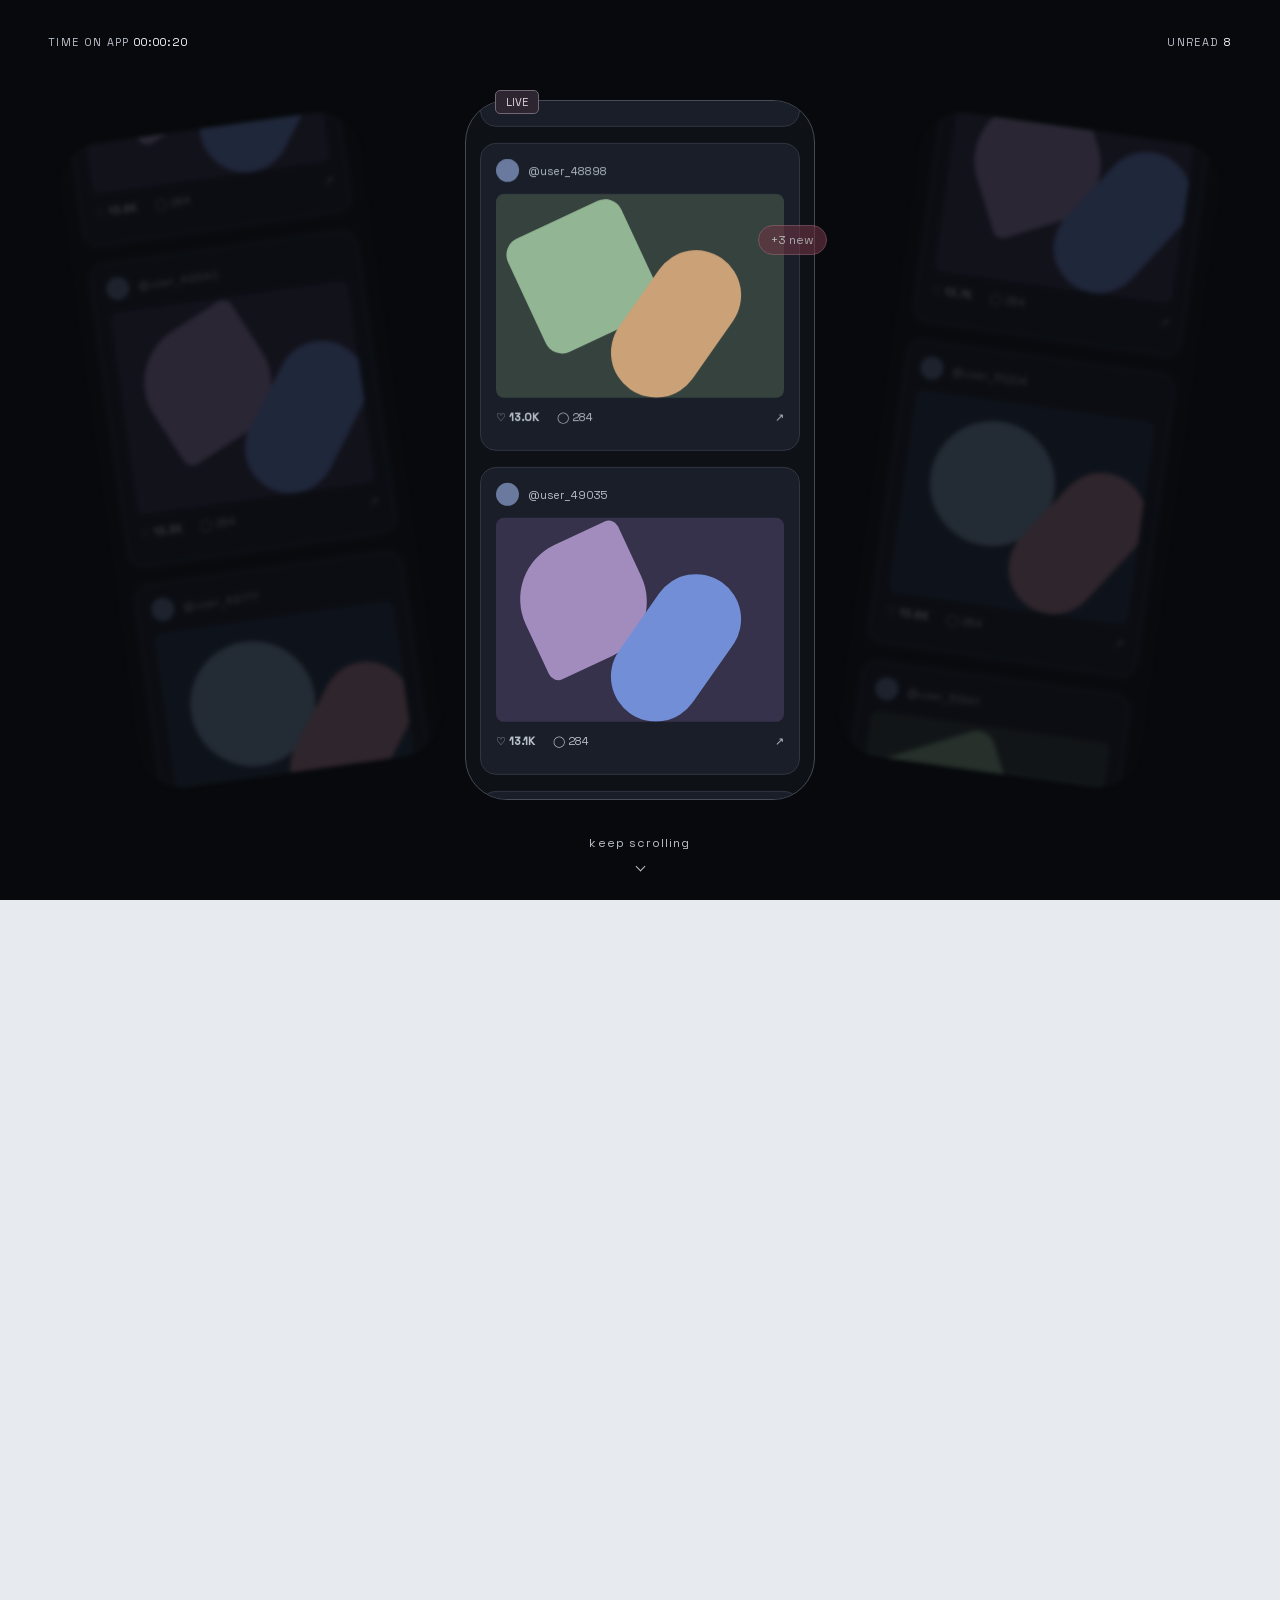
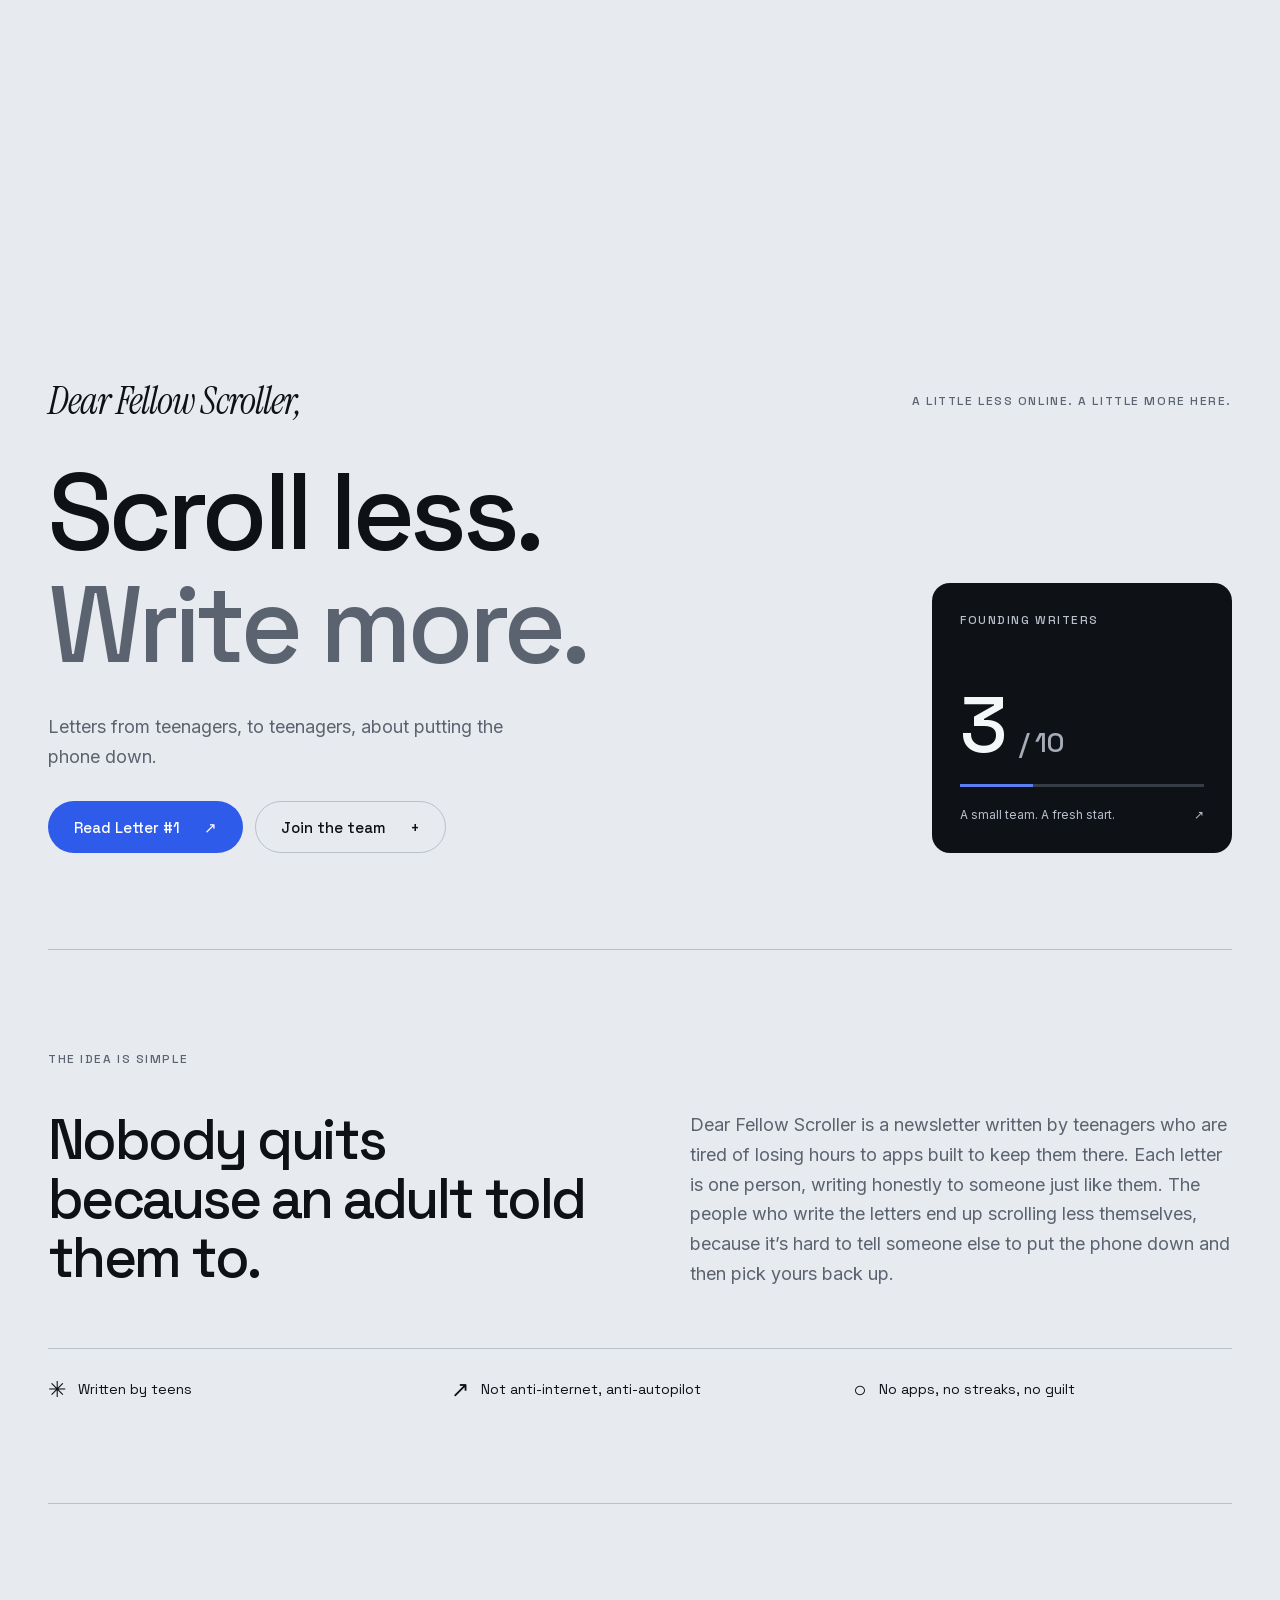
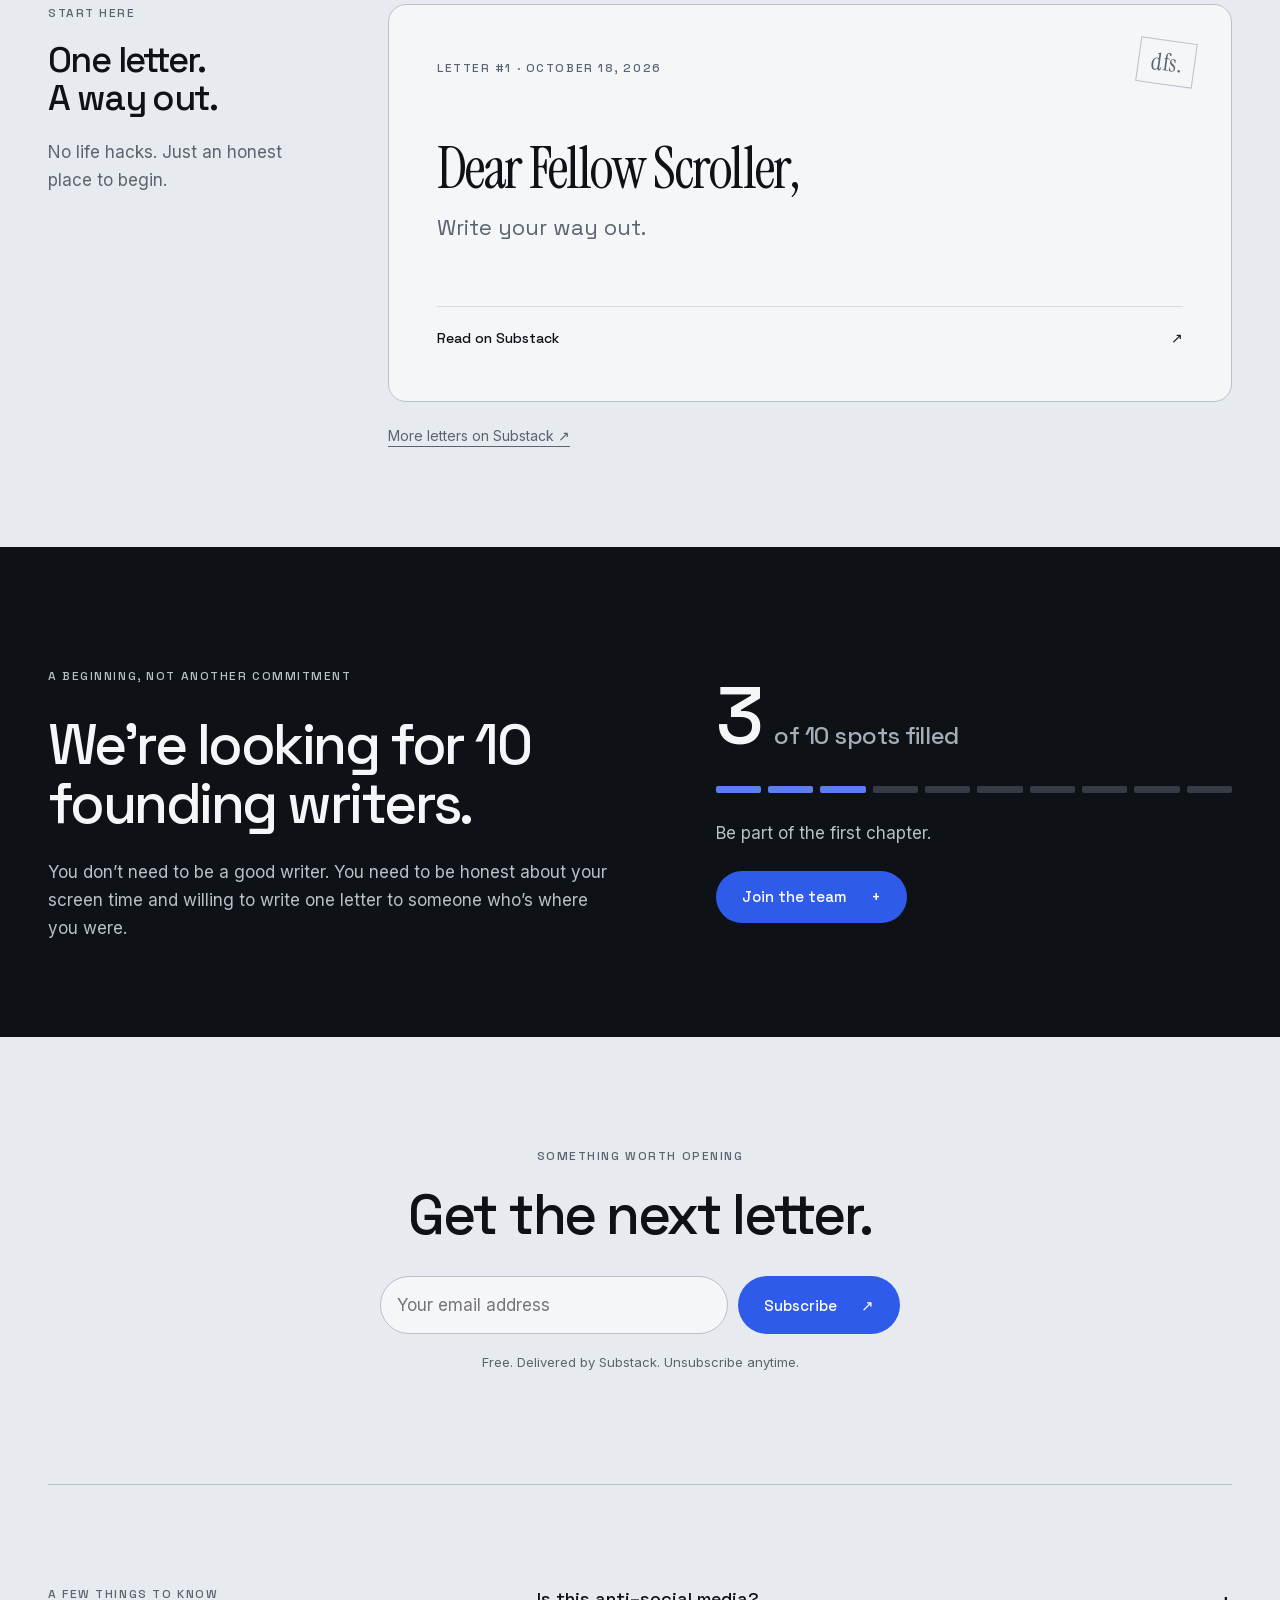
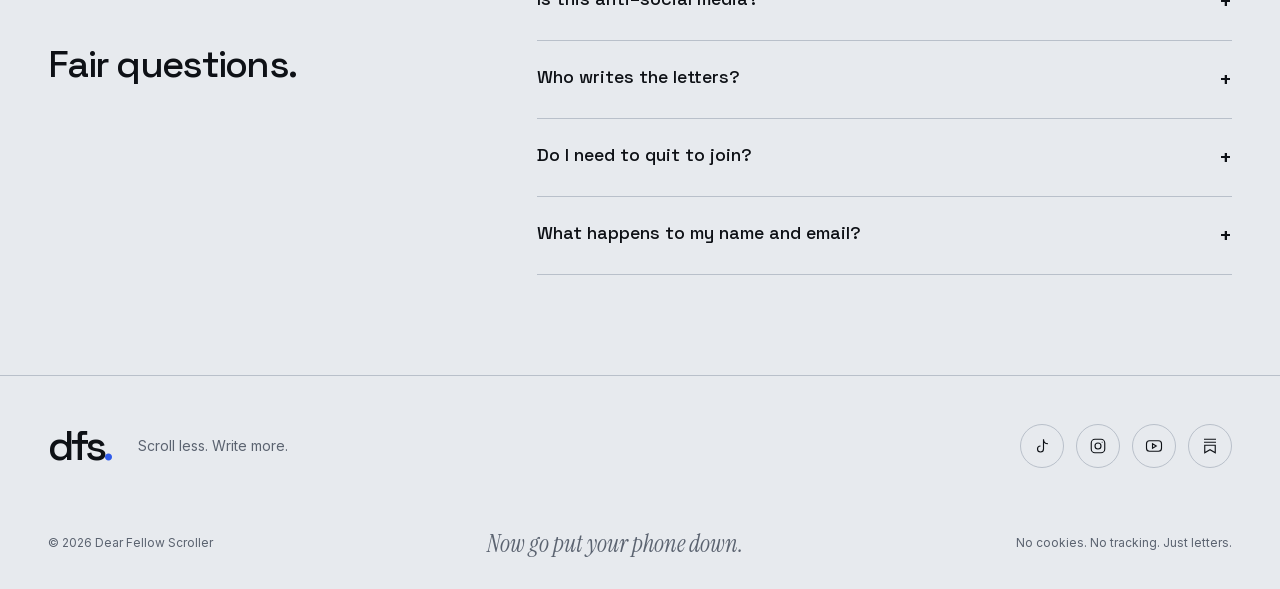
==== index.html @ 3236b7be "Build Dear Fellow Scroller static website" ====
<!doctype html>
<html lang="en"><head><meta charset="utf-8"><meta name="viewport" content="width=device-width,initial-scale=1"><meta name="theme-color" content="#E7EAEE"><title>Dear Fellow Scroller — Scroll less. Write more.</title><meta name="description" content="Letters from teenagers, to teenagers, about putting the phone down. A teen-written newsletter for anyone who wants to scroll less."><meta name="author" content="Dear Fellow Scroller"><link rel="canonical" href="https://example.com/"><meta property="og:title" content="Dear Fellow Scroller — Scroll less. Write more."><meta property="og:description" content="Letters from teenagers, to teenagers, about putting the phone down."><meta property="og:type" content="website"><meta property="og:image" content="https://example.com/assets/og.png"><meta name="twitter:card" content="summary_large_image"><meta name="twitter:image" content="https://example.com/assets/og.png"><link rel="icon" href="assets/favicon.svg" type="image/svg+xml"><link rel="icon" href="assets/favicon-32.png" sizes="32x32"><link rel="apple-touch-icon" href="assets/apple-touch-icon.png"><link rel="stylesheet" href="css/tokens.css"><link rel="stylesheet" href="css/base.css"><link rel="stylesheet" href="css/sections.css"><link rel="stylesheet" href="css/intro.css"><script type="application/ld+json">{"@context":"https://schema.org","@type":"Organization","name":"Dear Fellow Scroller","url":"https://example.com/","sameAs":["https://www.tiktok.com/@dearfellowscroller","https://www.instagram.com/dearfellowscroller/","https://www.youtube.com/@Dearfellowscroller","https://substack.com/@dearfellowscroller"]}</script></head>
<body><a class="skip" href="#hero">Skip intro</a>
<p class="sr-only">An animated feed slows down and becomes a letter.</p><section id="intro" aria-hidden="true"><div class="intro-stage"><div class="intro-light"></div><div class="feed-scene"><div class="phone phone-main"><div class="feed-track"></div></div><div class="phone ghost ghost-left"><div class="feed-track"></div></div><div class="phone ghost ghost-right"><div class="feed-track"></div></div></div><div class="intro-hud"><span>Time on app <strong data-elapsed>00:00:00</strong></span><span>Unread <strong data-unread>3</strong></span></div><span class="feed-badge">+3 new</span><span class="live-badge">LIVE</span><div class="keep-scrolling">keep scrolling<span></span></div><div class="intro-letter"><span class="letter-measure">Dear Fellow Scroller,</span><span class="typing-wrap"><span class="typed">Dear Fellow Scroller,</span><span class="caret"></span></span></div></div></section>
<header class="nav"><div class="wrap nav-inner"><a class="wordmark" href="#hero" aria-label="Dear Fellow Scroller home"><img src="assets/dfs-wordmark-dark-text.svg" alt="dfs." width="72" height="42"></a><button class="menu-toggle" aria-expanded="false" aria-controls="nav-links">Menu <span aria-hidden="true">☰</span></button><nav class="nav-links" id="nav-links" aria-label="Main navigation"><a href="#about">About</a><a href="#letter">Letter #1</a><a href="#join" data-join>Join</a><a href="#subscribe" class="button">Subscribe</a></nav></div></header>
<main><section class="hero wrap" id="hero" tabindex="-1"><div class="hero-topline"><p class="salutation">Dear Fellow Scroller,</p><span class="eyebrow hero-index">A little less online. A little more here.</span></div><div class="hero-grid"><div><h1>Scroll less.<span class="soft">Write more.</span></h1><p class="hero-copy">Letters from teenagers, to teenagers, about putting the phone down.</p><div class="actions"><a class="button" data-link="letterOneUrl" href="https://dearfellowscroller.substack.com/p/dear-fellow-scroller">Read Letter #1 <span aria-hidden="true">↗</span></a><a class="button outline" href="#join" data-join>Join the team <span aria-hidden="true">+</span></a></div></div><aside class="writer-card" aria-label="Founding writer progress"><div class="eyebrow">Founding writers</div><div><div class="writer-numeral"><span data-count>3</span> <small>/ <span data-goal>10</span></small></div><div class="progress" role="progressbar" aria-label="Founding writers" aria-valuemin="0" aria-valuemax="10" aria-valuenow="3"><span></span></div><div class="card-foot"><span>A small team. A fresh start.</span><span aria-hidden="true">↗</span></div></div></aside></div></section>
<section class="section wrap" id="about"><p class="eyebrow section-head">The idea is simple</p><div class="about-grid" data-reveal><!-- OWNER: edit this copy --><h2>Nobody quits because an adult told them to.</h2><p>Dear Fellow Scroller is a newsletter written by teenagers who are tired of losing hours to apps built to keep them there. Each letter is one person, writing honestly to someone just like them. The people who write the letters end up scrolling less themselves, because it’s hard to tell someone else to put the phone down and then pick yours back up.</p></div><div class="principles"><span><b aria-hidden="true">✳</b> Written by teens</span><span><b aria-hidden="true">↗</b> Not anti-internet, anti-autopilot</span><span><b aria-hidden="true">○</b> No apps, no streaks, no guilt</span></div></section>
<section class="section wrap" id="letter"><div class="letter-layout"><div class="letter-aside"><p class="eyebrow muted">Start here</p><h2>One letter.<br>A way out.</h2><p>No life hacks. Just an honest place to begin.</p></div><div><a class="letter-card" data-reveal data-link="letterOneUrl" href="https://dearfellowscroller.substack.com/p/dear-fellow-scroller"><p class="eyebrow muted">Letter #1 · <span data-text="letterOneDate">October 18, 2026</span></p><span class="stamp" aria-hidden="true">dfs.</span><h3 class="letter-title" data-text="letterOneTitle">Dear Fellow Scroller,</h3><p class="letter-subtitle" data-text="letterOneSubtitle">Write your way out.</p><div class="letter-read">Read on Substack <span class="arrow" aria-hidden="true">↗</span></div></a><a class="more" data-link="substackProfile" href="https://substack.com/@dearfellowscroller">More letters on Substack <span aria-hidden="true">↗</span></a></div></div></section>
<section class="join-band" id="join"><div class="wrap"><div class="join-grid"><div><!-- OWNER: edit this copy --><p class="eyebrow">A beginning, not another commitment</p><h2>We’re looking for <span data-goal>10</span> founding writers.</h2><p>You don’t need to be a good writer. You need to be honest about your screen time and willing to write one letter to someone who’s where you were.</p></div><div class="join-meter"><div class="join-counter"><span data-count>3</span> <small>of <span data-goal>10</span> spots filled</small></div><div class="segments" aria-hidden="true"><span class="filled"></span><span class="filled"></span><span class="filled"></span><span></span><span></span><span></span><span></span><span></span><span></span><span></span></div><p>Be part of the first chapter.</p><a href="#join-form" class="button" data-join>Join the team <span aria-hidden="true">+</span></a></div></div><div class="join-form-shell" id="join-form"><form name="founding-writers" method="POST" action="/joined/" data-netlify="true" netlify-honeypot="bot-field"><input type="hidden" name="form-name" value="founding-writers"><p hidden><label>Leave this empty <input name="bot-field" tabindex="-1" autocomplete="off"></label></p><h3>Your first letter starts here.</h3><div class="fields"><div><label for="writer-name">First name or nickname</label><input id="writer-name" name="name" required maxlength="40" autocomplete="given-name" aria-describedby="name-error"><div class="error" id="name-error"></div></div><div><label for="writer-email">Email</label><input id="writer-email" name="email" type="email" required autocomplete="email" inputmode="email" aria-describedby="email-error"><div class="error" id="email-error"></div></div></div><p class="privacy"><svg aria-hidden="true" width="14" height="16" viewBox="0 0 16 18" fill="none" stroke="currentColor"><rect x="2" y="7" width="12" height="9" rx="2"/><path d="M5 7V4a3 3 0 0 1 6 0v3"/></svg> Private by default. Only the founder sees your name and email. Nothing you share or write will ever be published or connected to you unless you explicitly say so. Want it deleted? Reply to any email and it’s gone.</p><button class="button" type="submit">Join the team</button><p class="age">By joining, you confirm you’re 13 or older.</p><div class="error" id="send-error" role="alert"></div></form><div class="success-state" hidden tabindex="-1"><svg class="success-mark" viewBox="0 0 40 40" aria-hidden="true"><path d="M8 20l8 8L32 12" fill="none" stroke="currentColor" stroke-width="3"/></svg><h3>You’re in, <span id="success-name"></span>.</h3><p>Within 48 hours you’ll get an email from Dear Fellow Scroller with your first letter prompt. Check your spam or promotions folder if you don’t see it.</p><a data-link="letterOneUrl" href="https://dearfellowscroller.substack.com/p/dear-fellow-scroller">Read Letter #1 while you wait →</a></div></div></div></section>
<section class="section wrap" id="video" hidden><p class="eyebrow section-head">Off the feed, for a minute</p><div class="video-facade"><button class="button" id="load-video">Play the latest video</button></div><a class="more" data-social="youtube" href="https://www.youtube.com/@Dearfellowscroller">More on YouTube →</a></section>
<section class="subscribe wrap" id="subscribe" data-reveal><p class="eyebrow muted">Something worth opening</p><h2>Get the next letter.</h2><form class="subscribe-form" action="https://dearfellowscroller.substack.com/subscribe" method="GET" target="_blank"><label class="sr-only" for="subscribe-email">Your email address</label><input id="subscribe-email" type="email" name="email" autocomplete="email" inputmode="email" placeholder="Your email address" required aria-describedby="subscribe-error"><button class="button" type="submit">Subscribe <span aria-hidden="true">↗</span></button></form><div id="subscribe-error" class="subscribe-error" role="alert"></div><p class="subscribe-note">Free. Delivered by Substack. Unsubscribe anytime.</p></section>
<section class="section wrap faq"><div class="faq-layout"><div><p class="eyebrow section-head">A few things to know</p><h2>Fair questions.</h2></div><div><!-- OWNER: edit all FAQ copy --><details><summary>Is this anti–social media?</summary><p>No. It’s anti-autopilot. The goal is to cut back on, or delete, the apps that eat your time, not to disappear from the internet.</p></details><details><summary>Who writes the letters?</summary><p>Teenagers who want to scroll less, writing to other teenagers who want the same.</p></details><details><summary>Do I need to quit to join?</summary><p>No. You just need to want to scroll less.</p></details><details><summary>What happens to my name and email?</summary><p>Only the founder sees them. They’re never published, sold, or connected to anything you write unless you explicitly say so. No cookies, no analytics, no trackers on this site. Ask and your info is deleted.</p></details></div></div></section></main>
<footer class="footer"><div class="wrap"><div class="footer-top"><div class="footer-brand"><a class="wordmark" href="#hero" aria-label="Dear Fellow Scroller home">dfs<span>.</span></a><p data-text="tagline">Scroll less. Write more.</p></div><div class="socials"><a data-social="tiktok" href="https://www.tiktok.com/@dearfellowscroller" aria-label="TikTok"><svg viewBox="0 0 24 24" aria-hidden="true"><path d="M14 3v13a4 4 0 1 1-4-4m4-9c0 4 2 6 6 6"/></svg></a><a data-social="instagram" href="https://www.instagram.com/dearfellowscroller/" aria-label="Instagram"><svg viewBox="0 0 24 24" aria-hidden="true"><rect x="3" y="3" width="18" height="18" rx="5"/><circle cx="12" cy="12" r="4"/><path d="M17 7h1"/></svg></a><a data-social="youtube" href="https://www.youtube.com/@Dearfellowscroller" aria-label="YouTube"><svg viewBox="0 0 24 24" aria-hidden="true"><rect x="2" y="5" width="20" height="14" rx="4"/><path d="m10 9 5 3-5 3Z"/></svg></a><a data-social="substack" href="https://substack.com/@dearfellowscroller" aria-label="Substack"><svg viewBox="0 0 24 24" aria-hidden="true"><path d="M4 3h16M4 7h16M5 11h14v10l-7-4-7 4Z"/></svg></a></div></div><div class="footer-bottom"><span>© 2026 Dear Fellow Scroller</span><em>Now go put your phone down.</em><span>No cookies. No tracking. Just letters.</span></div></div></footer><script type="module" src="js/main.js"></script><script type="module" src="js/intro.js"></script></body></html>
---- css/tokens.css ----
@font-face{font-family:Space Grotesk;src:url('../fonts/space-grotesk-400.woff2') format('woff2');font-weight:400;font-display:swap}@font-face{font-family:Space Grotesk;src:url('../fonts/space-grotesk-500.woff2') format('woff2');font-weight:500;font-display:swap}@font-face{font-family:Inter;src:url('../fonts/inter-400.woff2') format('woff2');font-weight:400;font-display:swap}@font-face{font-family:Inter;src:url('../fonts/inter-500.woff2') format('woff2');font-weight:500;font-display:swap}@font-face{font-family:Instrument Serif;src:url('../fonts/instrument-serif-400.woff2') format('woff2');font-display:swap}@font-face{font-family:Instrument Serif;src:url('../fonts/instrument-serif-400-italic.woff2') format('woff2');font-style:italic;font-display:swap}:root{--slate-50:#F4F6F8;--slate-100:#E7EAEE;--slate-200:#D5DAE1;--slate-300:#B9C0CA;--slate-400:#A5ADB9;--slate-500:#5B6370;--slate-700:#3F4651;--graphite-800:#1A1F27;--graphite-900:#0E1116;--graphite-950:#07090C;--blue-500:#2F5BEA;--blue-400:#5B7FF0;--blue-100:#DCE6FF;--sans:'Inter',Arial,sans-serif;--display:'Space Grotesk',Arial,sans-serif;--serif:'Instrument Serif',Georgia,serif;--ease:cubic-bezier(.22,1,.36,1);--radius:18px}
---- css/base.css ----
*{box-sizing:border-box}html{scroll-behavior:smooth;scroll-padding-top:100px}body{margin:0;background:var(--slate-100);color:var(--graphite-900);font:17px/1.65 var(--sans);-webkit-font-smoothing:antialiased}a{color:inherit;text-underline-offset:5px}button,input{font:inherit}button,a,input,summary{-webkit-tap-highlight-color:transparent}button{cursor:pointer}button:disabled{cursor:wait;opacity:.65}:focus-visible{outline:3px solid var(--blue-400);outline-offset:5px}h1,h2,h3,p{margin:0}h1,h2,h3{font-family:var(--display);font-weight:500;line-height:1.05;letter-spacing:-.045em}h1{font-size:clamp(48px,8.4vw,120px)}h2{font-size:clamp(36px,4.4vw,64px)}p+p{margin-top:1em}img,svg{max-width:100%}img{display:block}button{border:0}a.button{text-decoration:none}.button{display:inline-flex;align-items:center;justify-content:center;gap:24px;min-height:52px;padding:13px 25px;background:var(--blue-500);color:white;border:1px solid transparent;border-radius:100px;font:500 15px/1.4 var(--display);transition:transform .25s,background .25s}.button:hover{transform:translateY(-2px);background:#244BCB}.button.outline{background:transparent;border-color:var(--slate-300);color:var(--graphite-900)}.button.outline:hover{background:var(--slate-50)}.wrap{width:min(1280px,calc(100% - 96px));margin-inline:auto}.eyebrow{font:500 12px/1.5 var(--display);letter-spacing:.13em;text-transform:uppercase}.muted{color:var(--slate-500)}.sr-only{position:absolute;width:1px;height:1px;padding:0;overflow:hidden;clip:rect(0,0,0,0);white-space:nowrap}.skip{position:fixed;top:12px;left:12px;z-index:100;transform:translateY(-150%);padding:12px 24px;background:white;color:var(--graphite-900);border-radius:30px}.skip:focus{transform:none}[hidden]{display:none!important}.wordmark{font:500 42px/1 var(--display);letter-spacing:-4px;text-decoration:none}.wordmark span{color:var(--blue-500)}.wordmark img{width:72px;height:42px;object-fit:contain}.arrow{display:inline-block;transition:transform .3s}a:hover .arrow{transform:translateX(4px)}@media(max-width:700px){.wrap{width:calc(100% - 40px)}body{font-size:16px}}@media(prefers-reduced-motion:reduce){html{scroll-behavior:auto}*,*::before,*::after{animation:none!important;transition:none!important}}
---- css/sections.css ----
.nav{position:sticky;top:0;z-index:30;height:88px;border-bottom:1px solid var(--slate-200);background:#e7eaeeee;backdrop-filter:blur(16px)}.nav-inner{display:flex;justify-content:space-between;align-items:center;height:100%}.nav-links{display:flex;align-items:center;gap:34px}.nav-links a{font:500 14px var(--display);text-decoration:none}.nav-links .button{min-height:42px;padding:10px 21px}.menu-toggle{display:none;background:transparent;padding:12px;color:inherit}.hero{padding:90px 0 96px}.hero-topline{display:flex;justify-content:space-between;align-items:center;margin-bottom:32px}.salutation{font:italic clamp(28px,3vw,42px)/1.2 var(--serif);letter-spacing:-.025em}.hero-index{color:var(--slate-500)}.hero-grid{display:grid;grid-template-columns:1fr 300px;gap:64px;align-items:end}.hero h1 span{display:block}.hero h1 .soft{color:var(--slate-500)}.hero-copy{max-width:490px;margin:30px 0;color:var(--slate-500);font-size:18px}.actions{display:flex;gap:12px;flex-wrap:wrap}.writer-card{background:var(--graphite-900);color:var(--slate-50);padding:28px;border-radius:var(--radius);min-height:270px;display:flex;flex-direction:column;justify-content:space-between;position:relative;overflow:hidden}.writer-card .eyebrow{color:var(--slate-300)}.writer-numeral{font:500 78px/1.2 var(--display);letter-spacing:-.06em;margin:24px 0 12px}.writer-numeral small{font-size:28px;color:var(--slate-400);letter-spacing:-.03em}.progress{height:3px;background:#373d47}.progress span{display:block;width:30%;height:100%;background:var(--blue-400)}.card-foot{display:flex;justify-content:space-between;font-size:12px;color:var(--slate-300);margin-top:18px}.section{padding:100px 0;border-top:1px solid var(--slate-300)}.section-head{margin-bottom:42px;color:var(--slate-500)}.about-grid{display:grid;grid-template-columns:1fr 1fr;gap:100px}.about-grid h2{max-width:540px}.about-grid p{color:var(--slate-500);font-size:18px}.principles{display:grid;grid-template-columns:repeat(3,1fr);gap:24px;border-top:1px solid var(--slate-300);margin-top:60px;padding-top:26px;font:400 14px var(--display)}.principles span{display:flex;gap:12px;align-items:center}.principles b{font-weight:400;font-size:22px}.letter-layout{display:grid;grid-template-columns:280px 1fr;gap:60px}.letter-aside h2{font-size:36px;margin:20px 0}.letter-aside p{color:var(--slate-500)}.letter-card{display:block;text-decoration:none;background:var(--slate-50);border:1px solid var(--slate-300);border-radius:var(--radius);padding:54px 48px;transition:transform .3s var(--ease);position:relative}.letter-card:hover{transform:translateY(-2px)}.letter-card .stamp{position:absolute;top:35px;right:36px;font:24px var(--serif);border:1px solid var(--slate-300);padding:6px 12px;transform:rotate(8deg);color:var(--slate-500)}.letter-title{font:clamp(38px,4.5vw,64px)/1.1 var(--serif);letter-spacing:-.03em;margin:60px 0 12px}.letter-subtitle{font:400 22px var(--display);color:var(--slate-500)}.letter-read{display:flex;justify-content:space-between;border-top:1px solid var(--slate-200);padding-top:22px;margin-top:65px;font:500 14px var(--display)}.more{display:block;margin-top:22px;font-size:14px;color:var(--slate-500)}.join-band{background:var(--graphite-900);color:var(--slate-50);padding:95px 0}.join-grid{display:grid;grid-template-columns:1.1fr 1fr;gap:100px}.join-band .eyebrow{color:var(--slate-300);margin-bottom:30px}.join-band h2{max-width:550px}.join-band p{color:var(--slate-300);margin-top:25px;max-width:560px}.join-counter{font:500 80px/1.1 var(--display);letter-spacing:-.06em}.join-counter small{font-size:24px;color:var(--slate-400);letter-spacing:-.02em}.segments{display:flex;gap:7px;margin:26px 0}.segments span{height:7px;flex:1;border-radius:2px;background:#353c47}.segments .filled{background:var(--blue-400)}.join-meter{padding-top:30px}.join-meter .button{margin-top:24px}.join-form-shell{max-width:760px;margin:60px auto 0;background:var(--graphite-800);padding:36px;border:1px solid #373e49;border-radius:var(--radius)}.join-form-shell h3{font-size:28px;margin-bottom:25px}.fields{display:grid;grid-template-columns:1fr 1fr;gap:20px}label{display:block;font-size:14px;margin-bottom:8px}input{width:100%;padding:14px 16px;border:1px solid var(--slate-300);border-radius:9px;color:var(--graphite-900);background:var(--slate-50);min-height:52px}input[aria-invalid=true]{border:2px solid #ed9da5}.error{color:#ffc0c5;font-size:14px;min-height:1.5em;margin-top:7px}.privacy{font-size:14px!important;color:var(--slate-400)!important;line-height:1.6;margin:12px 0 24px!important}.age{font-size:12px;margin-top:12px!important}.join-form-shell .button{width:100%}.success-mark{width:40px;height:40px;margin-bottom:20px;color:var(--blue-400)}.success-mark path{stroke-dasharray:40;stroke-dashoffset:40;animation:check .4s forwards}@keyframes check{to{stroke-dashoffset:0}}.success-state a{display:inline-block;margin-top:25px}.subscribe{text-align:center;padding:110px 0}.subscribe h2{margin:20px 0 32px}.subscribe-form{display:flex;gap:10px;max-width:520px;margin:0 auto}.subscribe-form input{border-radius:100px;flex:1;min-width:0}.subscribe-note{font-size:13px;color:var(--slate-500);margin-top:18px}.subscribe-error{color:#9b2036;font-size:14px}.faq-layout{display:grid;grid-template-columns:1fr 1.7fr;gap:80px}.faq-layout h2{font-size:38px}.faq details{border-bottom:1px solid var(--slate-300);padding:22px 0}.faq details:first-child{padding-top:0}.faq summary{cursor:pointer;list-style:none;display:flex;justify-content:space-between;gap:20px;font:500 18px/1.5 var(--display)}.faq summary::-webkit-details-marker{display:none}.faq summary::after{content:'+';font-size:22px}.faq details[open] summary::after{content:'−'}.faq details p{color:var(--slate-500);margin:15px 35px 0 0}.footer{border-top:1px solid var(--slate-300);padding:48px 0 30px}.footer-top,.footer-bottom{display:flex;justify-content:space-between;align-items:center;gap:25px}.footer-brand{display:flex;align-items:center;gap:28px}.footer-brand p{font-size:14px;color:var(--slate-500)}.socials{display:flex;gap:12px}.socials a{display:grid;place-items:center;width:44px;height:44px;border:1px solid var(--slate-300);border-radius:50%;text-decoration:none}.socials svg{width:18px;height:18px;fill:none;stroke:currentColor;stroke-width:1.5}.footer-bottom{margin-top:60px;font-size:12px;color:var(--slate-500)}.footer-bottom em{font:italic 24px var(--serif)}.video-facade{aspect-ratio:16/9;width:100%;background:var(--graphite-900);color:white;border-radius:18px;display:grid;place-items:center;font:500 24px var(--display)}.video-facade iframe{width:100%;height:100%;border:0;border-radius:18px}.reveal-ready{opacity:0;transform:translateY(14px);transition:opacity .6s var(--ease),transform .6s var(--ease)}.reveal-ready.visible{opacity:1;transform:none}.compact-page{max-width:540px;margin:70px auto;padding:0 24px;text-align:center}.compact-page h1{font-size:42px;margin:35px 0 18px}.compact-page .wordmark{display:inline-block}.link-stack{display:grid;gap:14px;margin-top:35px}.compact-page .fine{margin-top:45px;color:var(--slate-500);font-size:13px}.compact-page .button{width:100%}@media(max-width:1000px){.hero-grid{grid-template-columns:1fr 240px;gap:30px}.about-grid,.join-grid{gap:40px}.letter-layout{grid-template-columns:200px 1fr;gap:35px}}@media(max-width:700px){.nav{height:72px}.menu-toggle{display:block}.nav-links{display:none}.nav-links.open{display:flex;position:fixed;inset:72px 0 0;height:calc(100dvh - 72px);background:var(--slate-100);flex-direction:column;justify-content:center;gap:34px}.nav-links.open a{font-size:24px}.hero{padding:55px 0 64px}.hero-topline{margin-bottom:26px}.hero-index{display:none}.hero-grid,.about-grid,.letter-layout,.join-grid,.faq-layout{grid-template-columns:1fr;gap:34px}.hero h1{font-size:clamp(48px,12.3vw,85px)}.hero-copy{font-size:17px;margin:25px 0}.hero .actions{gap:9px}.hero .button{padding-inline:19px}.writer-card{min-height:190px;margin-top:12px}.writer-numeral{margin:15px 0;font-size:64px}.section{padding:65px 0}.section-head{margin-bottom:28px}.about-grid p{font-size:17px}.principles{grid-template-columns:1fr;gap:20px;margin-top:34px}.letter-aside h2{margin:12px 0}.letter-card{padding:30px 25px}.letter-card .stamp{top:22px;right:23px;font-size:18px}.letter-title{margin-top:48px}.letter-read{margin-top:45px}.join-band{padding:65px 0}.join-meter{padding-top:0}.join-form-shell{padding:24px 20px;margin-top:35px}.fields{grid-template-columns:1fr;gap:5px}.subscribe{padding:75px 0}.subscribe-form{flex-direction:column}.faq-layout{gap:30px}.footer-top,.footer-bottom{align-items:flex-start;flex-direction:column}.footer-brand{gap:22px}.footer-bottom{margin-top:36px}.socials{gap:10px}}
---- css/intro.css ----
#intro{display:none}.intro-active #intro{display:block;position:relative;height:300svh;margin-bottom:-100svh;pointer-events:none}.intro-stage{position:sticky;top:0;height:100svh;overflow:hidden;background:var(--graphite-950);isolation:isolate}.intro-light{position:absolute;inset:0;background:var(--slate-100);opacity:0}.feed-scene{position:absolute;inset:0;overflow:hidden}.phone{position:absolute;left:50%;top:50%;width:350px;height:min(700px,85svh);transform:translate(-50%,-50%);border:1px solid #454b57;border-radius:42px;overflow:hidden;background:#0e1116}.feed-track{position:absolute;inset:0;will-change:transform}.feed-card{position:absolute;left:14px;right:14px;top:0;height:308px;padding:15px;border:1px solid #303642;border-radius:16px;background:#191e28;color:#b9c0ca;overflow:hidden}.feed-person{display:flex;align-items:center;gap:9px;font:11px var(--display)}.avatar{display:block;width:23px;height:23px;border-radius:50%;background:#697a9e}.feed-media{height:204px;position:relative;overflow:hidden;margin:12px 0;background:#27364c;border-radius:8px}.feed-media::before,.feed-media::after{content:'';position:absolute;width:125px;height:125px;top:20px;left:25px;background:#839fbc;border-radius:50%;transform:rotate(-25deg)}.feed-media::after{width:90px;height:160px;left:135px;top:50px;border-radius:50px;background:#b8869a;transform:rotate(35deg)}.feed-card:nth-child(3n) .feed-media{background:#35423e}.feed-card:nth-child(3n) .feed-media::before{background:#92b694;border-radius:18px}.feed-card:nth-child(3n) .feed-media::after{background:#cba178}.feed-card:nth-child(3n + 1) .feed-media{background:#37324b}.feed-card:nth-child(3n + 1) .feed-media::before{background:#a18cbd;border-radius:60px 10px}.feed-card:nth-child(3n + 1) .feed-media::after{background:#718ed6}.engagement{display:flex;gap:18px;font:11px var(--display)}.engagement span:last-child{margin-left:auto}.ghost{width:300px;height:650px;opacity:.23;filter:blur(2px);border:0}.ghost-left{left:calc(50% - 390px);transform:translate(-50%,-50%) rotate(-8deg)}.ghost-right{left:calc(50% + 390px);transform:translate(-50%,-50%) rotate(8deg)}.intro-hud{position:absolute;top:35px;left:48px;right:48px;display:flex;justify-content:space-between;color:var(--slate-300);font:11px var(--display);letter-spacing:.12em;text-transform:uppercase}.intro-hud strong{font-weight:400;font-variant-numeric:tabular-nums;color:white}.feed-badge{position:absolute;top:25%;left:calc(50% + 118px);border:1px solid #a36373;background:#6d3343;color:#fff;padding:6px 12px;border-radius:100px;font:12px var(--display)}.live-badge{position:absolute;top:10%;left:calc(50% - 145px);padding:4px 10px;border:1px solid #716775;color:#e1d5df;font:11px var(--display);border-radius:5px;background:#2d2631}.keep-scrolling{position:absolute;bottom:30px;left:0;right:0;display:flex;align-items:center;gap:12px;flex-direction:column;color:var(--slate-300);font:12px var(--display);letter-spacing:.09em}.keep-scrolling span{width:7px;height:7px;border-right:1px solid;border-bottom:1px solid;transform:rotate(45deg)}.intro-letter{position:absolute;top:50%;left:50%;white-space:nowrap;font:italic clamp(40px,7vw,96px)/1.2 var(--serif);letter-spacing:-.025em;transform-origin:0 0;opacity:0;color:var(--graphite-900)}.intro-letter .caret{display:inline-block;height:.75em;width:2px;background:var(--blue-500);margin-left:5px;vertical-align:baseline}.intro-active .nav{opacity:var(--handoff,0);pointer-events:var(--nav-events,none)}.intro-active .hero{position:relative;z-index:2}.intro-active .hero-grid,.intro-active .hero-index{opacity:var(--handoff,0)}.intro-active .salutation{opacity:var(--salutation,0)}.intro-active .nav,.intro-active .hero-grid{will-change:opacity}.intro-finished .nav,.intro-finished .hero-grid{will-change:auto}.intro-finished .feed-track{will-change:auto}@media(max-width:700px){.phone{width:calc(100% - 32px);height:80svh;border-radius:24px}.ghost{display:none}.intro-hud{left:20px;right:20px;top:22px;font-size:10px}.feed-badge{left:auto;right:22px}.live-badge{left:32px}.intro-letter{font-size:clamp(30px,7.8vw,54px)}.feed-card{left:10px;right:10px}.keep-scrolling{bottom:22px}}@media(prefers-reduced-motion:reduce){.intro-active #intro{height:280px;margin-bottom:0}.intro-stage{height:280px;position:relative;background:var(--slate-100)}.intro-active .nav,.intro-active .hero-grid,.intro-active .hero-index,.intro-active .salutation{opacity:1;pointer-events:auto}.intro-hud,.keep-scrolling,.feed-badge,.live-badge,.intro-letter,.ghost{display:none}.feed-scene{filter:grayscale(1);opacity:.18;mask-image:linear-gradient(black,transparent)}.phone{height:600px;top:140px}.intro-active .hero{padding-top:25px}}

body{overflow-anchor:none}.intro-letter{width:max-content}.letter-measure{visibility:hidden}.typing-wrap{position:absolute;left:0;top:0;white-space:nowrap}
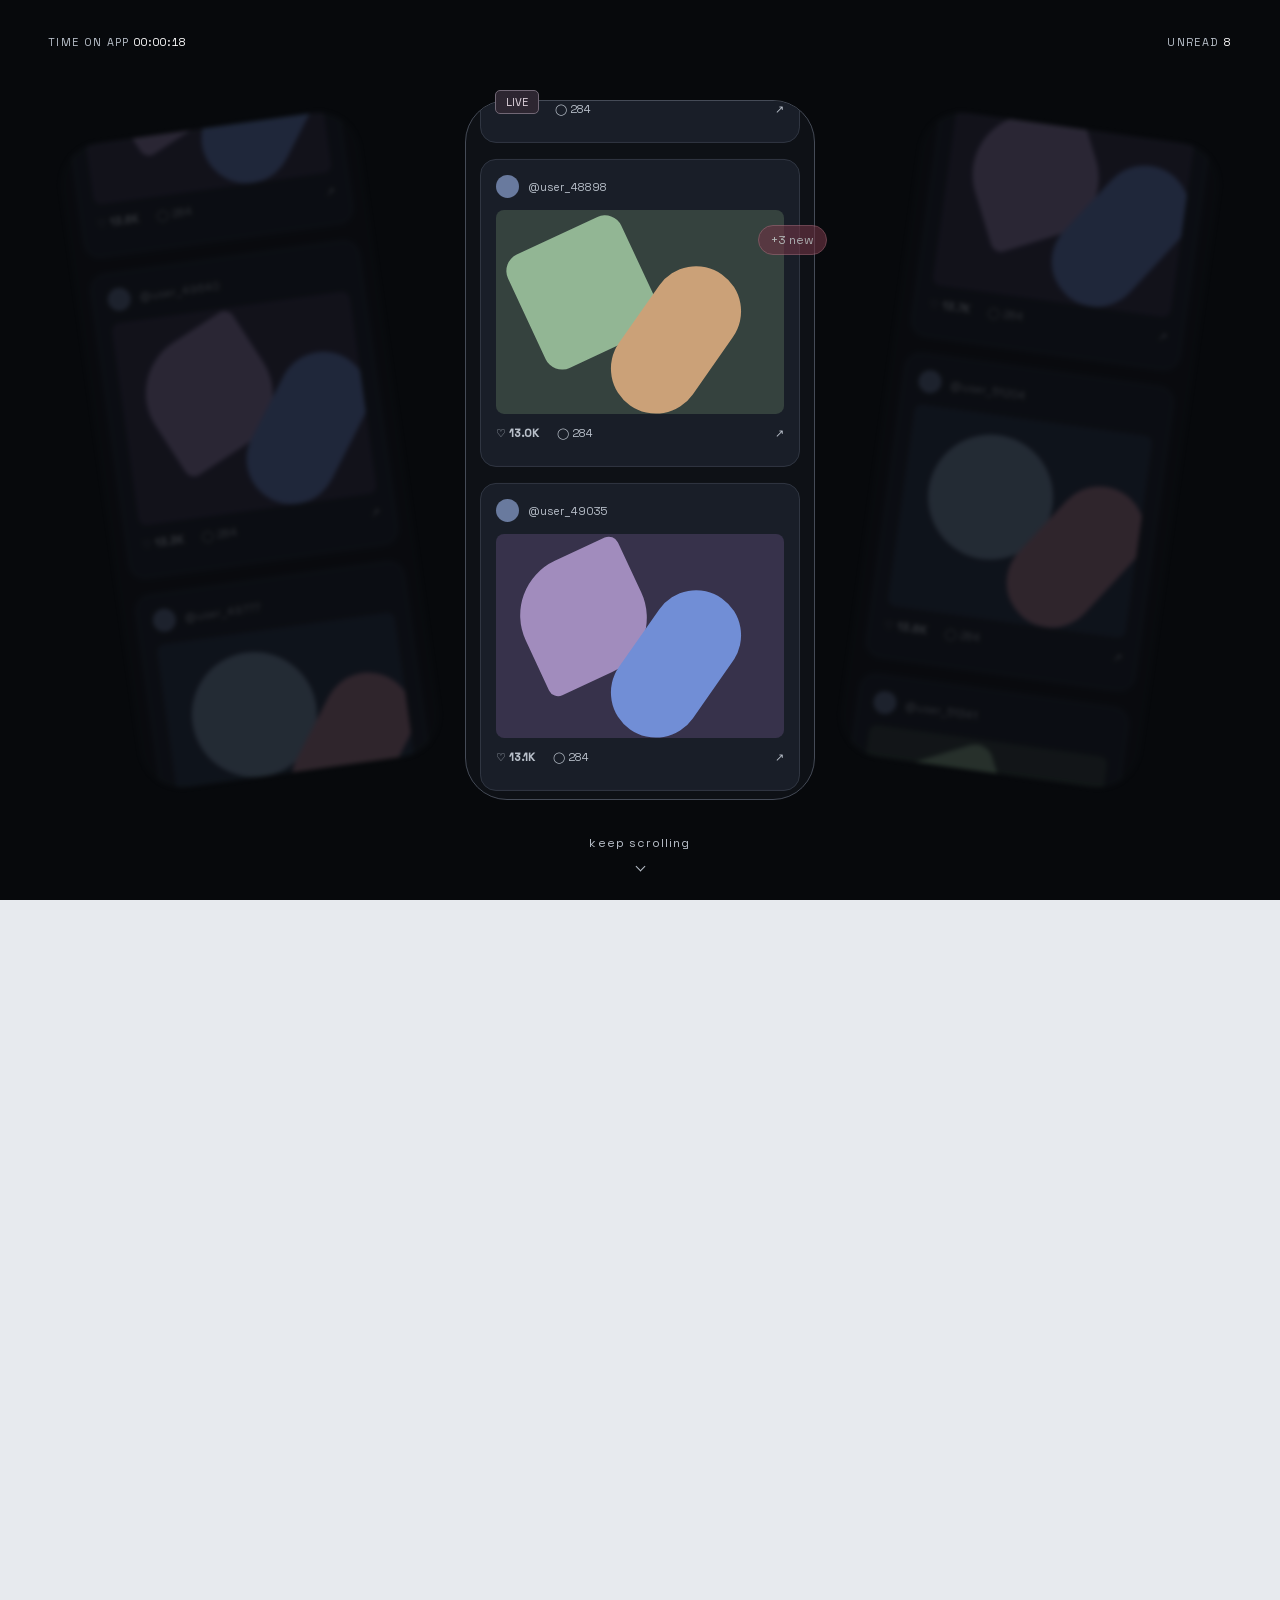
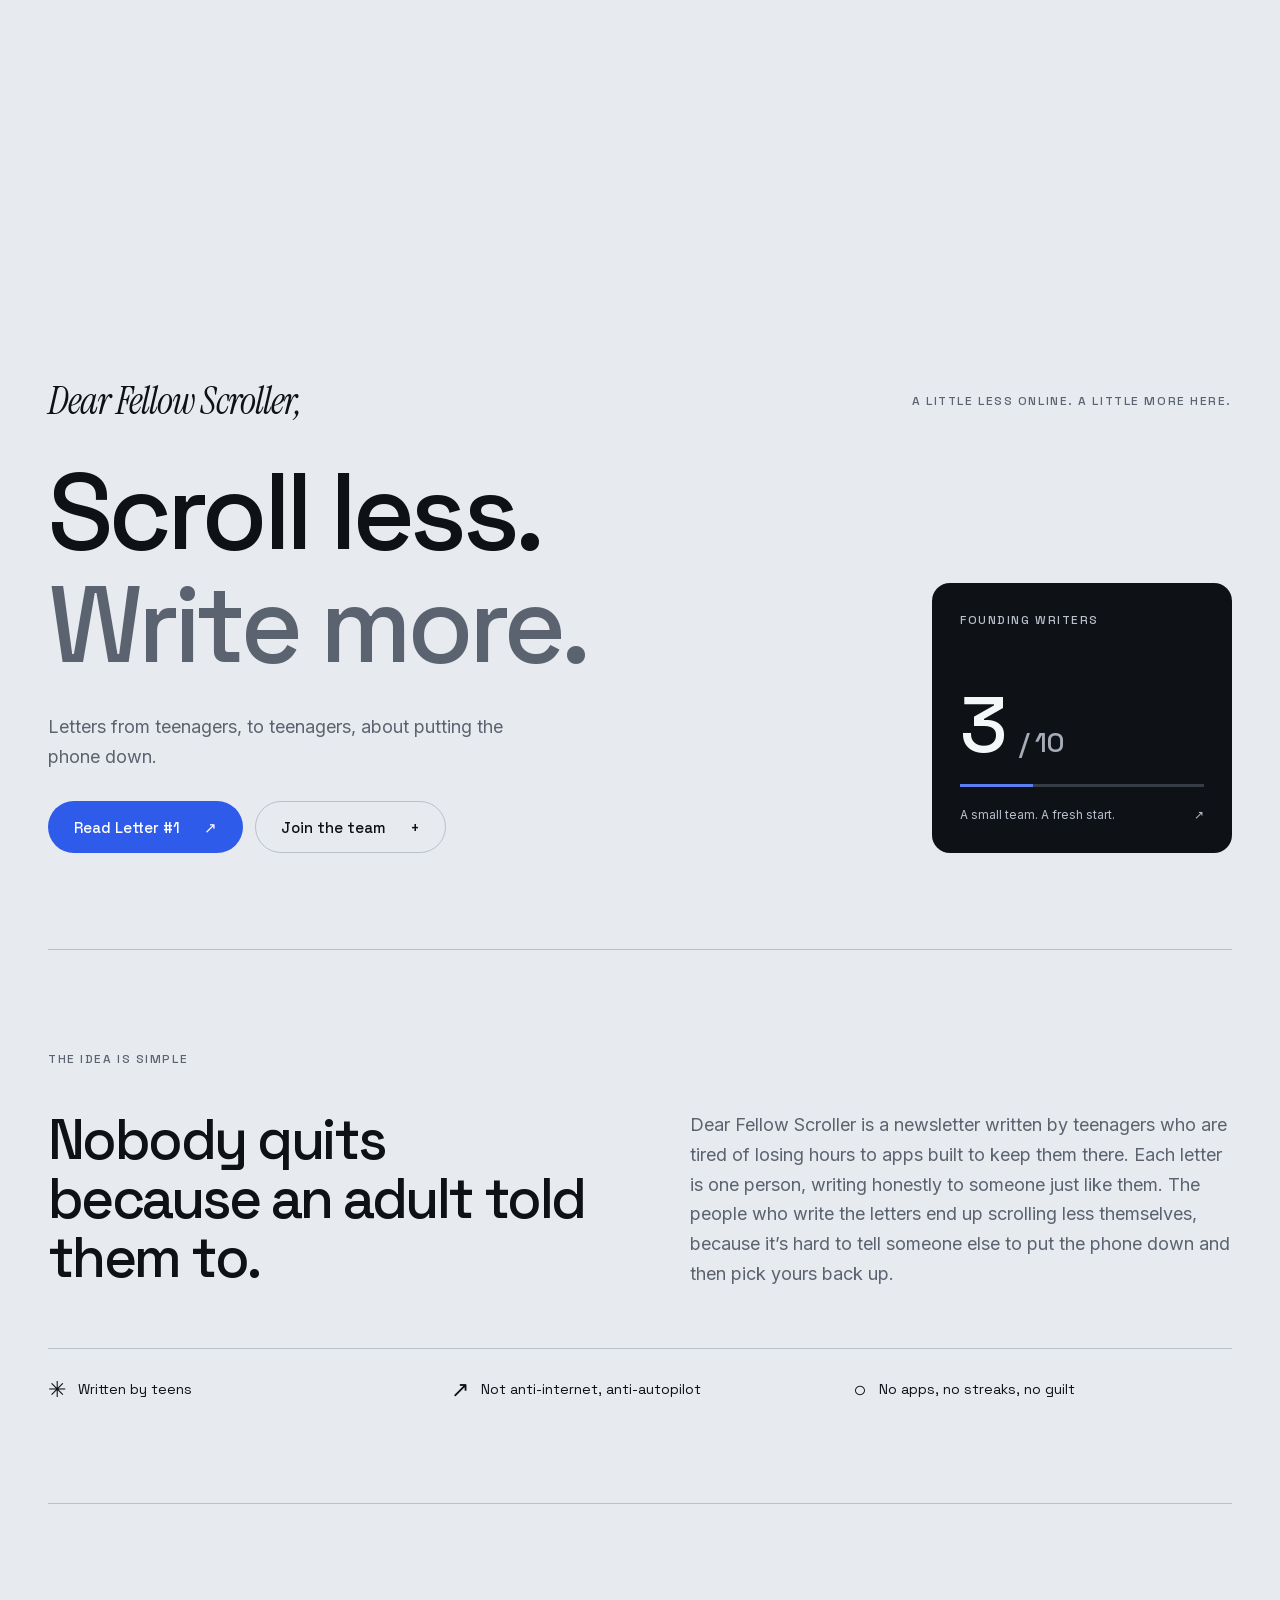
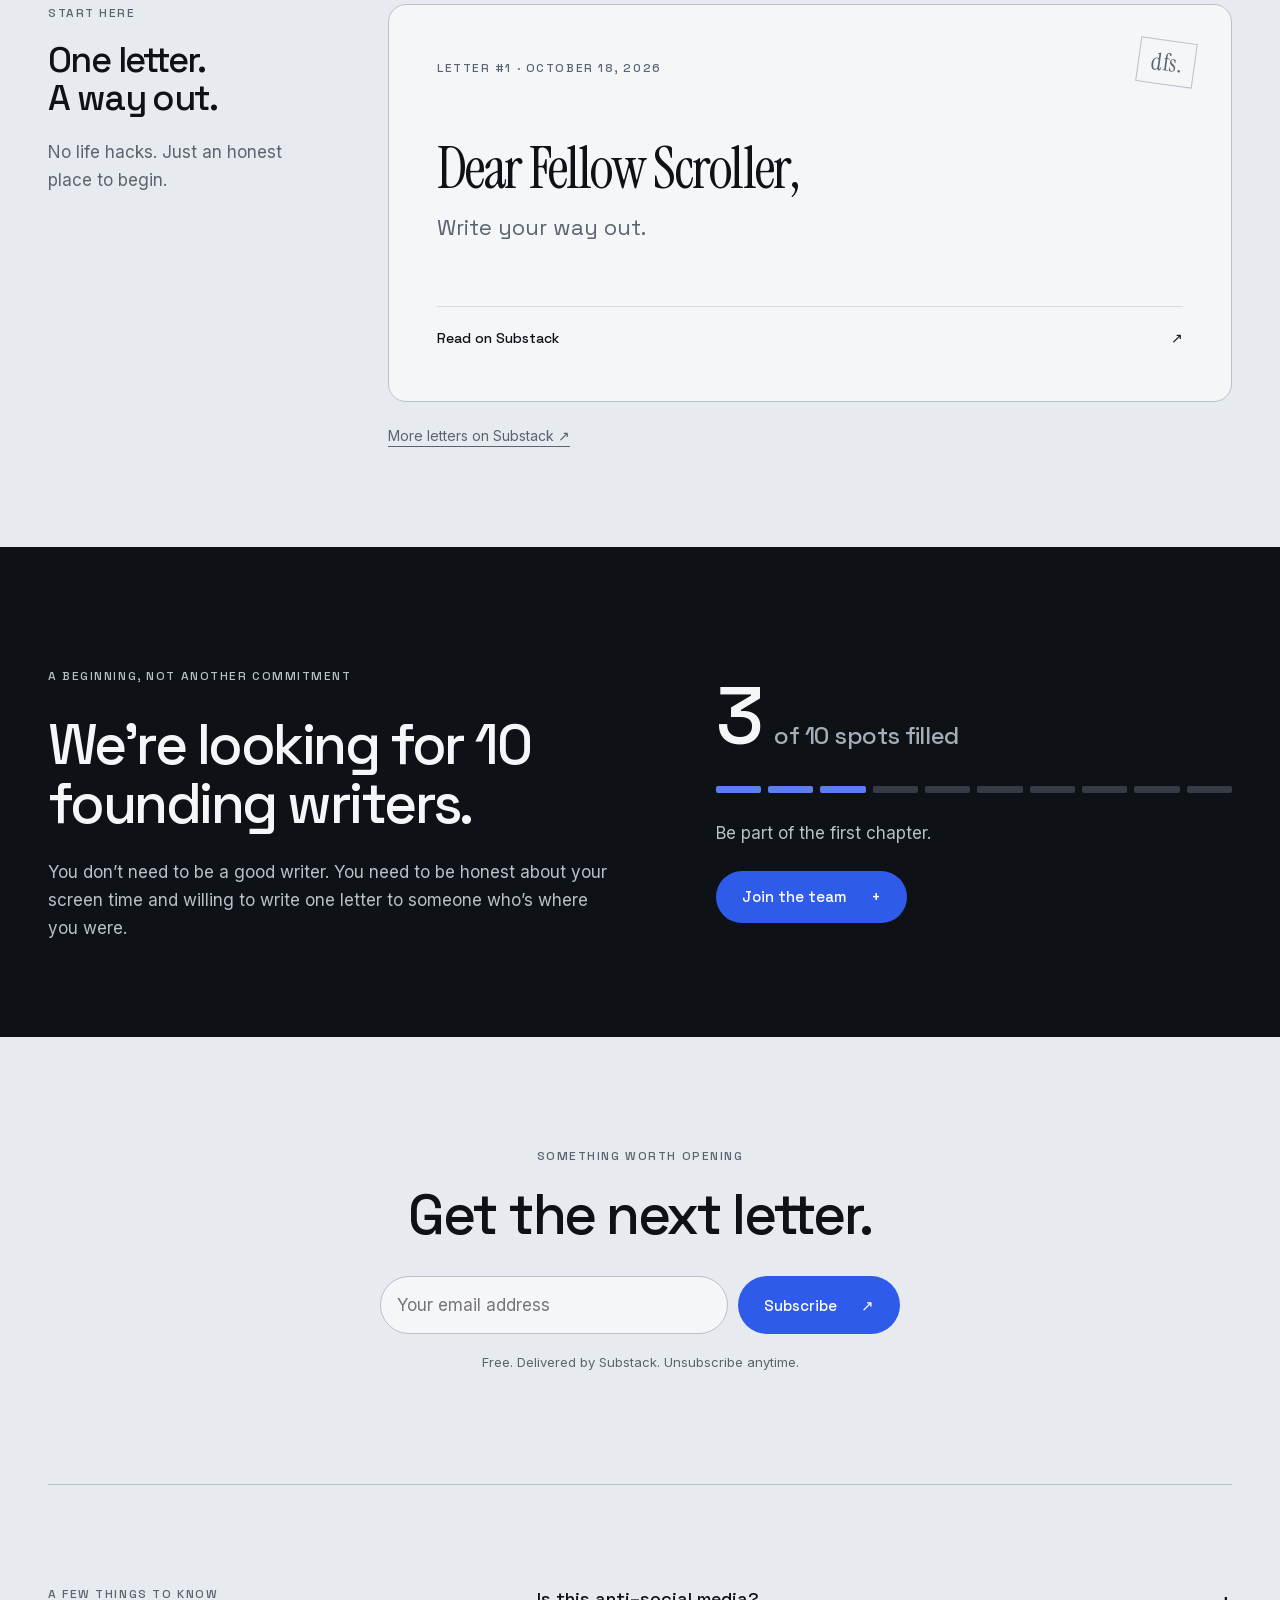
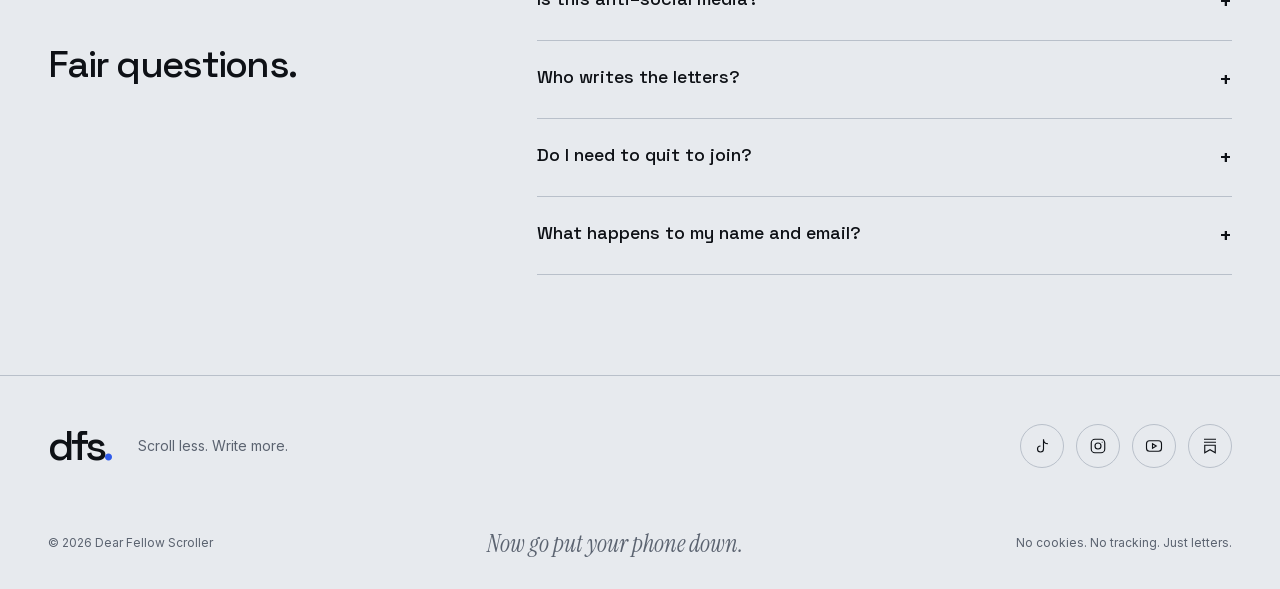
==== commit e61e6ac9: "Set Netlify production URLs and deployment status" ====
--- a/index.html
+++ b/index.html
@@ -1,5 +1,5 @@
 <!doctype html>
-<html lang="en"><head><meta charset="utf-8"><meta name="viewport" content="width=device-width,initial-scale=1"><meta name="theme-color" content="#E7EAEE"><title>Dear Fellow Scroller — Scroll less. Write more.</title><meta name="description" content="Letters from teenagers, to teenagers, about putting the phone down. A teen-written newsletter for anyone who wants to scroll less."><meta name="author" content="Dear Fellow Scroller"><link rel="canonical" href="https://example.com/"><meta property="og:title" content="Dear Fellow Scroller — Scroll less. Write more."><meta property="og:description" content="Letters from teenagers, to teenagers, about putting the phone down."><meta property="og:type" content="website"><meta property="og:image" content="https://example.com/assets/og.png"><meta name="twitter:card" content="summary_large_image"><meta name="twitter:image" content="https://example.com/assets/og.png"><link rel="icon" href="assets/favicon.svg" type="image/svg+xml"><link rel="icon" href="assets/favicon-32.png" sizes="32x32"><link rel="apple-touch-icon" href="assets/apple-touch-icon.png"><link rel="stylesheet" href="css/tokens.css"><link rel="stylesheet" href="css/base.css"><link rel="stylesheet" href="css/sections.css"><link rel="stylesheet" href="css/intro.css"><script type="application/ld+json">{"@context":"https://schema.org","@type":"Organization","name":"Dear Fellow Scroller","url":"https://example.com/","sameAs":["https://www.tiktok.com/@dearfellowscroller","https://www.instagram.com/dearfellowscroller/","https://www.youtube.com/@Dearfellowscroller","https://substack.com/@dearfellowscroller"]}</script></head>
+<html lang="en"><head><meta charset="utf-8"><meta name="viewport" content="width=device-width,initial-scale=1"><meta name="theme-color" content="#E7EAEE"><title>Dear Fellow Scroller — Scroll less. Write more.</title><meta name="description" content="Letters from teenagers, to teenagers, about putting the phone down. A teen-written newsletter for anyone who wants to scroll less."><meta name="author" content="Dear Fellow Scroller"><link rel="canonical" href="https://dear-fellow-scroller.netlify.app/"><meta property="og:title" content="Dear Fellow Scroller — Scroll less. Write more."><meta property="og:description" content="Letters from teenagers, to teenagers, about putting the phone down."><meta property="og:type" content="website"><meta property="og:image" content="https://dear-fellow-scroller.netlify.app/assets/og.png"><meta name="twitter:card" content="summary_large_image"><meta name="twitter:image" content="https://dear-fellow-scroller.netlify.app/assets/og.png"><link rel="icon" href="assets/favicon.svg" type="image/svg+xml"><link rel="icon" href="assets/favicon-32.png" sizes="32x32"><link rel="apple-touch-icon" href="assets/apple-touch-icon.png"><link rel="stylesheet" href="css/tokens.css"><link rel="stylesheet" href="css/base.css"><link rel="stylesheet" href="css/sections.css"><link rel="stylesheet" href="css/intro.css"><script type="application/ld+json">{"@context":"https://schema.org","@type":"Organization","name":"Dear Fellow Scroller","url":"https://dear-fellow-scroller.netlify.app/","sameAs":["https://www.tiktok.com/@dearfellowscroller","https://www.instagram.com/dearfellowscroller/","https://www.youtube.com/@Dearfellowscroller","https://substack.com/@dearfellowscroller"]}</script></head>
 <body><a class="skip" href="#hero">Skip intro</a>
 <p class="sr-only">An animated feed slows down and becomes a letter.</p><section id="intro" aria-hidden="true"><div class="intro-stage"><div class="intro-light"></div><div class="feed-scene"><div class="phone phone-main"><div class="feed-track"></div></div><div class="phone ghost ghost-left"><div class="feed-track"></div></div><div class="phone ghost ghost-right"><div class="feed-track"></div></div></div><div class="intro-hud"><span>Time on app <strong data-elapsed>00:00:00</strong></span><span>Unread <strong data-unread>3</strong></span></div><span class="feed-badge">+3 new</span><span class="live-badge">LIVE</span><div class="keep-scrolling">keep scrolling<span></span></div><div class="intro-letter"><span class="letter-measure">Dear Fellow Scroller,</span><span class="typing-wrap"><span class="typed">Dear Fellow Scroller,</span><span class="caret"></span></span></div></div></section>
 <header class="nav"><div class="wrap nav-inner"><a class="wordmark" href="#hero" aria-label="Dear Fellow Scroller home"><img src="assets/dfs-wordmark-dark-text.svg" alt="dfs." width="72" height="42"></a><button class="menu-toggle" aria-expanded="false" aria-controls="nav-links">Menu <span aria-hidden="true">☰</span></button><nav class="nav-links" id="nav-links" aria-label="Main navigation"><a href="#about">About</a><a href="#letter">Letter #1</a><a href="#join" data-join>Join</a><a href="#subscribe" class="button">Subscribe</a></nav></div></header>
